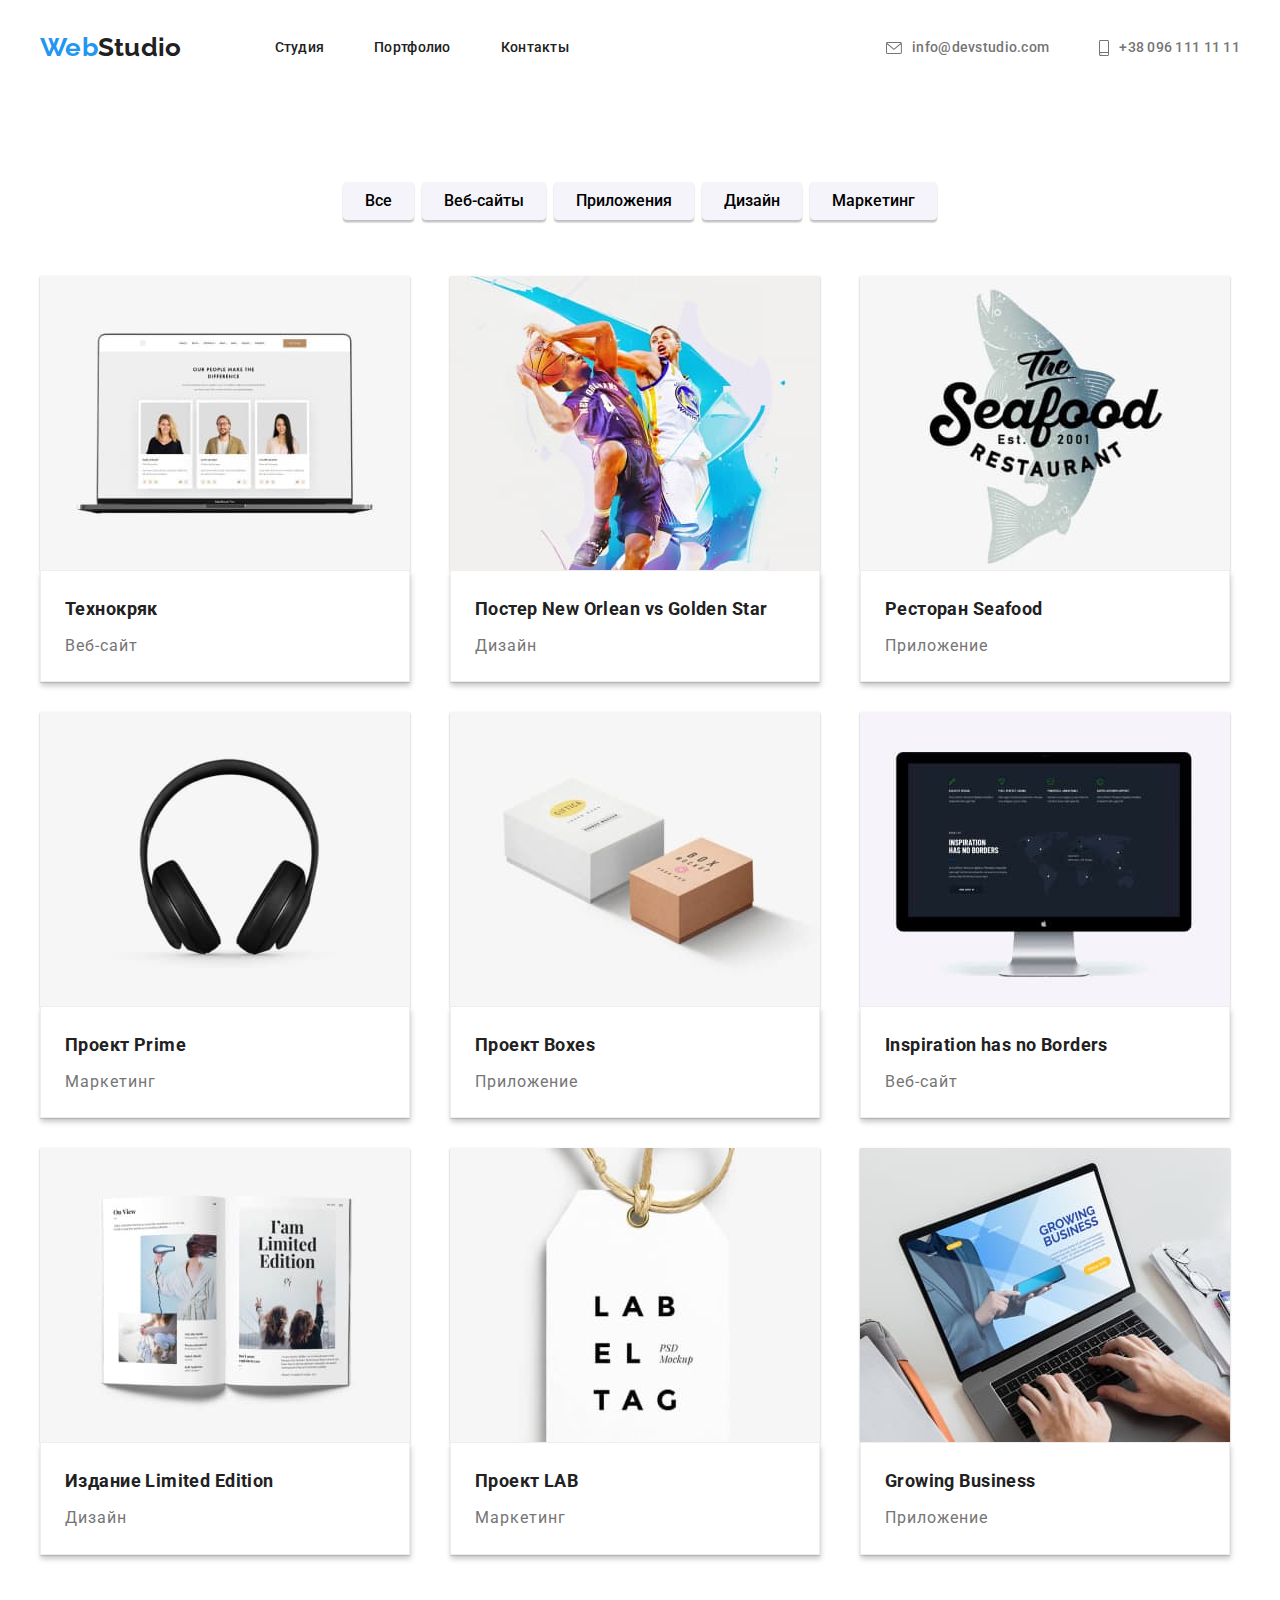
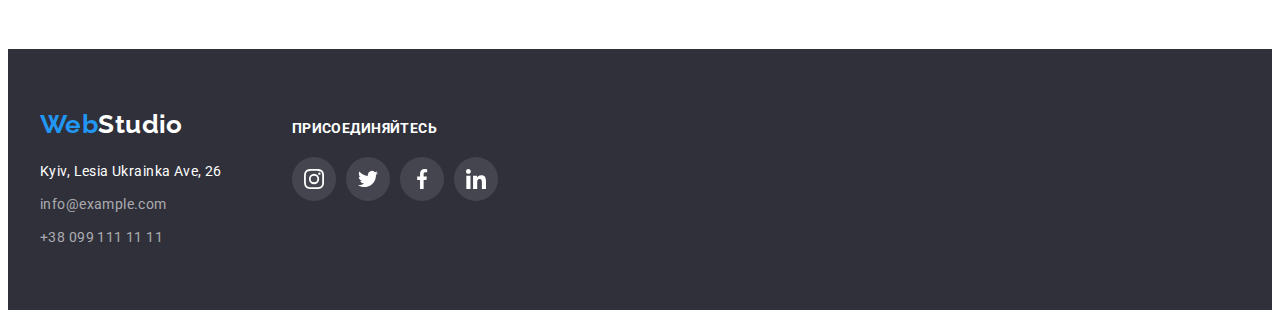
==== portfolio.html @ be41402d "Initial commit" ====
<!DOCTYPE html>
<html lang="ru">
<head>
    <meta charset="UTF-8">
    <meta http-equiv="X-UA-Compatible" content="IE=edge">
    <meta name="viewport" content="width=device-width, initial-scale=1.0">
    <title>Document</title>
    <link href="https://fonts.googleapis.com/css2?family=Raleway:wght@700&family=Roboto:wght@400;500;700;900&display=swap" rel="stylesheet">
    <link rel="stylesheet" href="https://cdnjs.cloudflare.com/ajax/libs/modern-normalize/1.1.0/modern-normalize.min.css" integrity="sha512-wpPYUAdjBVSE4KJnH1VR1HeZfpl1ub8YT/NKx4PuQ5NmX2tKuGu6U/JRp5y+Y8XG2tV+wKQpNHVUX03MfMFn9Q==" crossorigin="anonymous" referrerpolicy="no-referrer" />
    <link rel="stylesheet" href="./css/style.css">
</head>
<body>
    <header class="header">
        <div class=" header-container container">

        <nav class="nav">
            <a href="" class="logo">Web<span class="logo-black">Studio</span></a>
        <ul class="site-nav list">
            <li><a href="./index.html" class="nav-link link">Студия</a>    </li>
            <li><a href="" class="nav-link link blue">Портфолио</a> </li>
            <li><a href="" class="nav-link link">Контакты</a>  </li>
        </ul>
        </nav>

        <ul class="auth-nav list">
            <li><a href="mailto:info@devstudio.com" class="auth-link link"> 
                <svg class="mail-icon" width="16px" height="12px">
                    <use href="./images/icons/icons.svg#envelope"></use>
                </svg>
                info@devstudio.com 
            </a>
        </li>
            <li><a href="tel:+380961111111" class="auth-link link">
                <svg class="mail-icon" width="10px" height="16px">
                    <use href="./images/icons/icons.svg#smartphone"></use>
                </svg>
                +38 096 111 11 11 
            </a>
        </li>
        </ul>
    </div>
    </header>
<main>
   <!--Заголовок-->
<section class="section">
    <h1 class="visually-hidden">Портфолио</h1>

    <!--Кнопки-->

    <div class="container">
            <ul class="filter-container list">
                <li> <button type="button" class="filter-button">Все</button></li>
                <li> <button type="button" class="filter-button">Веб-сайты</button></li>
                <li> <button type="button" class="filter-button">Приложения</button></li>
                <li> <button type="button" class="filter-button">Дизайн</button></li>
                <li> <button type="button" class="filter-button">Маркетинг</button></li>
            </ul>

<!--Фото-->
        
    <ul class="list portfolio-set card-set">
    <li class="card-item">
        <a href="" class="link portfolio-link">
        <img class="title-shadow" src="./images/images-portfolio/web.jpg" alt="Технокряк" width="370" height="294">
        <div class="wraper-portfolio">
        <h2 class="portfolio-title">Технокряк</h2>
        <p class="portfolio-text">Веб-сайт</p>
        </div>
        </a>
    </li>

    <li class="card-item">
        <a href="" class="link portfolio-link">
        <img class="title-shadow" src="./images/images-portfolio/design.jpg" alt="Постер New Orlean vs Golden Star" width="370" height="294">
        <div class="wraper-portfolio">
        <h2 class="portfolio-title">Постер New Orlean vs Golden Star</h2>
        <p class="portfolio-text">Дизайн</p>
        </div>
        </a>
    </li>

    <li class="card-item">
        <a href="" class="link portfolio-link">
        <img class="title-shadow" src="./images/images-portfolio/app.jpg" alt="Ресторан Seafood" width="370" height="294">
        <div class="wraper-portfolio">
        <h2 class="portfolio-title">Ресторан Seafood</h2>
        <p class="portfolio-text">Приложение</p>
        </div>
        </a>
    </li>

    <li class="card-item"> 
        <a href="" class="link portfolio-link">
        <img class="title-shadow" src="./images/images-portfolio/marketing.jpg" alt="Проект Prime" width="370" height="294">
        <div class="wraper-portfolio">
        <h2 class="portfolio-title">Проект Prime</h2>
        <p class="portfolio-text">Маркетинг</p>
        </div>
        </a>
    </li>

    <li class="card-item">
        <a href="" class="link portfolio-link">
        <img class="title-shadow" src="./images/images-portfolio/boxes.jpg" alt="Проект Boxes" width="370" height="294">
        <div class="wraper-portfolio">
        <h2 class="portfolio-title">Проект Boxes</h2>
        <p class="portfolio-text">Приложение</p>
        </div>
        </a>
    </li>

    <li class="card-item">
        <a href="" class="link portfolio-link">
        <img class="title-shadow" src="./images/images-portfolio/inspiration.jpg" alt="Inspiration has no Borders" width="370" height="294">
        <div class="wraper-portfolio">
        <h2 class="portfolio-title">Inspiration has no Borders</h2>
        <p class="portfolio-text">Веб-сайт</p>
        </div>
        </a>
    </li>

    <li class="card-item"> 
        <a href="" class="link portfolio-link">
        <img class="title-shadow" src="./images/images-portfolio/edition.jpg" alt="Издание Limited Edition" width="370" height="294">
        <div class="wraper-portfolio">
        <h2 class="portfolio-title" >Издание Limited Edition</h2>
        <p class="portfolio-text">Дизайн</p>
        </div>
        </a>

    <li class="card-item"> 
        <a href="" class="link portfolio-link">
        <img class="title-shadow" src="./images/images-portfolio/lab.jpg" alt="Проект LAB" width="370" height="294">
        <div class="wraper-portfolio">
        <h2 class="portfolio-title">Проект LAB</h2>
        <p class="portfolio-text">Маркетинг</p>
        </div>
        </a>

    <li class="card-item"> 
        <a href="" class="link portfolio-link">
        <img class="title-shadow" src="./images/images-portfolio/business.jpg" alt="Growing Business" width="370" height="294">
        <div class="wraper-portfolio">
        <h2 class="portfolio-title">Growing Business</h2>
        <p class="portfolio-text">Приложение</p>
        </div>
        </a>
    </li>
        </ul>
    </div>

</section>

</main>

<!--footer-->

<footer class="footer">
    <div class="container">
        <div class="footer-container">
            <div class="address-container">
                <a href="" class="logo web">Web<span class="logo-white">Studio</span></a>
                <address class="address">
                    <ul class="footer-list list">
                        <li>
                            <a href="https://goo.gl/maps/6LCePJ9uV5C26gQX8" class="link address-link" target="_blank"
                                rel="noreferrer noopener">Kyiv, Lesia Ukrainka Ave, 26</a>
                        </li>
                        <li>
                            <a href="mailto:info@example.com" class="link address-mail">info@example.com</a>
                        </li>
                        <li><a href="tel:+380991111111" class="link address-phone">+38 099 111 11 11</a></li>
                    </ul>
                </address>
            </div>

            <div class="footer-social">
                <p class="footer-come">присоединяйтесь</p>
                <ul class="socials list">
                    <li class="social-item">
                        <a href="" class="social-link link " target="_blank" rel="noopener noreferrer" aria-label="Инстаграм">
                            <svg class="social-icon" width="20" height="20">
                                <use href="./images/icons/icons.svg#instagram"></use>
                            </svg>
                        </a>
                    </li>
                    <li class="social-item">
                        <a href="" class="social-link link" target="_blank" rel="noopener noreferrer" aria-label="Инстаграм">
                            <svg width="20" height="20">
                                <use href="./images/icons/icons.svg#twitter"></use>
                            </svg>
                        </a>
                    </li>
                    <li class="social-item">
                        <a href="" class="social-link link" target="_blank" rel="noopener noreferrer" aria-label="Инстаграм">
                            <svg width="20" height="20">
                                <use href="./images/icons/icons.svg#facebook"></use>
                            </svg>
                        </a>
                    </li>
                    <li class="social-item">
                        <a href="" class="social-link link" target="_blank" rel="noopener noreferrer" aria-label="Инстаграм">
                            <svg width="20" height="20">
                                <use href="./images/icons/icons.svg#linkedin"></use>
                            </svg>
                        </a>
                    </li>
                </ul>
            </div>

        </div>
    </div>
</footer>
</body>
</html>
---- css/style.css ----
:root{
    --primary-color:#212121;
    --grey-color:#757575;
    --blue-color:#2196F3;
    --white-color:#FFFFFF;
    --primary-bg-color:#F5F4FA;
    --back-color:#2196F3;
    --footer-color:#2F303A;
    --background-color: #fff;
    --border-color:#EEEEEE;
    --border-icon:#AFB1B8;
    --clients-bg:#E5E5E5;
    --footer-primary-color:rgba(255, 255, 255, 0.6);
    --footer-bg-icon:rgba(255, 255, 255, 0.1);
    --gradient:linear-gradient(to right, rgba(47, 48, 58, 0.4), rgba(47, 48, 58, 0.4));
    --card-gap: 30px;
    --card-item: 4;

}
body {
    color: var(--grey-color);
    font-family: 'Roboto', sans-serif;
    letter-spacing: 0.03em;
    font-size: 14px;
    line-height: 1.71;
}

h1,
h2,
h3,
h4,
p  { 
    margin: 0;
}

ul,
ol {
    padding: 0;
    margin: 0;
}

img{
    display: block;
    max-width: 100%;
    height: auto;
}

.list{
    list-style: none;
}

.link{
    text-decoration: none;
    color: currentColor;
}

.container{
    width: 1200px;
    margin-right: auto;
    margin-left: auto;
    padding-right: 15px;
    padding-left: 15px;
}

.section {
    padding-top: 94px;
    padding-bottom: 94px;
  }

  .card-set {
    display: flex;
    flex-wrap: wrap;
    margin-left: calc(-1 * var(--card-gap));
    margin-top: calc(-1 * var(--card-gap));
  }


.card-item{
    flex-basis: calc(100% / var(--card-item) - var(--card-gap));
    margin-left: var(--card-gap);
    margin-top: var(--card-gap); 
    }

/*header*/

.header{
    font-weight: 500;
    line-height:1.14;
    letter-spacing: 0.02em;
}

.header-container{
    display: flex;
    align-items: center;
}

.nav{
    display: flex;
    align-items: center;
    color: var(--primary-color);
}


/*logo*/ 

.logo { 
    color:var(--blue-color);
    font-family: 'Raleway', cursive;
    font-weight: 700;
    font-size: 26px;
    line-height:1.2;
    text-decoration: none;
}

.header
.logo{
    margin-right: 93px;
}

.logo:hover,.logo:focus {
    color: var(--primary-color);
}

.logo-black{
    color: var(--primary-color);
}

.logo-black:hover, .logo-black:focus{
    color: var(--blue-color);
}

/*site-nav*/

.site-nav{
    display: flex;
    align-items: center;
    gap: 50px;
}

.nav-link,
.auth-link{
    display: flex;
    align-items: center;
    justify-content: center;
    padding-top: 32px;
    padding-bottom: 32px;
}

.site-nav .link:hover, .site-nav .link:focus {
    color: var(--blue-color);
}



/*auth-nav*/

.auth-nav{
    display: flex;
    align-items: center;
    justify-content: center;
    gap: 50px;
    margin-left: auto;
}

.auth-nav .link:hover, .auth-nav .link:focus{
    color: var(--blue-color);
}

.mail-icon{
    margin-right: 10px;
    fill: currentColor;
  }

.auth-nav .link:hover,
.auth-nav .link:focus{
    color: var(--blue-color);
    --color3:var(--blue-color);
}

  

/*Button*/

.filter-container{
    display: flex;
    align-items: center;
    justify-content: center;
    gap: 8px;

    margin-bottom: 56px;
}

.filter-button{
    padding: 6px 22px;
    cursor: pointer;
    font-family: inherit;
    background-color: var(--primary-bg-color);
    border: none;
    font-weight: 500;
    font-size: 16px;
    line-height: 1.6;

    box-shadow: 0px 3px 1px rgba(0, 0, 0, 0.1), 0px 1px 2px rgba(0, 0, 0, 0.08), 0px 2px 2px rgba(0, 0, 0, 0.12);
    border-radius: 4px;
}

.filter-button:hover, .filter-button:focus{
    background-color: var(--blue-color);
    color: var(--white-color);
    }


/*Hero*/

.hero{
    max-width: 1600px;
    margin-left: auto;
    margin-right: auto;

    background-image: var(--gradient),
    url(../images/images-index/fon.jpg);       
    background-repeat: no-repeat;
    background-position: center;
    background-size: cover;

    padding-top: 200px;
    padding-bottom: 200px;

    text-align: center;
}

.hero-title{
    margin-left: auto;
    margin-right: auto;
    margin-bottom: 30px;
    max-width: 696px;

    color: var(--white-color);
    font-weight: 900;
    font-size: 44px;
    line-height:1.36;
    text-align: center;
    letter-spacing: 0.06em;
    text-transform: uppercase;

}

.hero-button{
    padding: 10px 32px;
    min-width: 200px;

    cursor: pointer;
    font-family: inherit;
    color: var(--white-color);
    background-color:var(--back-color);
    font-weight: 700;
    font-size: 16px;
    line-height:1.9;
    letter-spacing: 0.06em;
    box-shadow: 0px 4px 4px rgba(0, 0, 0, 0.15);
    border-radius: 4px;
    border: none;
}

/*index section */

.visually-hidden{
    position: absolute;
    width: 1px;
    height: 1px;
    margin: -1px;
    border: 0;
    padding: 0;
    
    white-space: nowrap;
    clip-path: inset(100%);
    clip: rect(0 0 0 0);
    overflow: hidden;
}

.standart{
    padding-top: 0;
}

.section-title{
    margin-bottom: 50px;

    color: var(--primary-color);
    font-weight: 700;
    font-size: 36px;
    line-height: 1.17;
    text-align: center;
}

.title-shadow{
    box-shadow: 0px 1px 3px rgba(0, 0, 0, 0.12),
            0px 1px 1px rgba(0, 0, 0, 0.14),
            0px 2px 1px rgba(0, 0, 0, 0.2);
}

.title-border {
    border-radius: 0px 0px 4px 4px;
    box-shadow: 0px 1px 3px rgba(0, 0, 0, 0.12), 
    0px 1px 1px rgba(0, 0, 0, 0.14), 
    0px 2px 1px rgba(0, 0, 0, 0.2);
}

.thumb{
    display: flex;
    height: 120px;
    background-color: var(--primary-bg-color);
    border-radius: 4px;
    margin-bottom: var(--card-gap);
    align-items: center;
    justify-content: center;
}

 .features-icons{
    display: flex;
    width: 70px;
    height: 70px;
}

.studio-title{
    margin-bottom: 10px;

    color: var(--primary-color);
    font-weight: 700;  
    font-size: 14px;
    line-height:1.14;
    text-transform: uppercase;
}

.standart-list{
    --card-item: 3;
}

.section-team{
    background-color:var(--primary-bg-color);
}

.team-wraper{
    padding-top: 30px;
    padding-bottom: 30px;
    background-color: var(--white-color);
}

.team-name{
    margin-bottom: 10px;

    color: var(--primary-color);
    font-weight: 500;
    font-size: 16px;
    line-height:1.19;
    text-align: center;
}

.team-work{
    margin-bottom: 16px;

    font-weight: 400;
    font-size: 16px;
    line-height:1.19;
    text-align: center;
}

.socials{
    display: flex;
    align-items: center;
    justify-content: center;
    gap:10px;
}

.social-link{
    display: flex;
    align-items: center;
    justify-content: center;
    width: 44px;
    height: 44px;

    color: var(--border-icon);
    background-color: var(--white-color);
    border-radius: 50%;

}

.social-link:hover,
.social-link:focus{
    background-color: var(--blue-color);
    --color4: var(--white-color);
}

/* section portfolio*/

.portfolio-set{
    --card-gap: 30px;
    --card-item: 3;
}

.wraper-portfolio{
    padding:20px 24px;

    border: 1px solid var(--border-color);
    background:var(--white-color);
    box-shadow: 0px 1px 1px rgba(0, 0, 0, 0.12),
            0px 4px 4px rgba(0, 0, 0, 0.06),
            1px 4px 6px rgba(0, 0, 0, 0.16);

}

.portfolio-title{
    margin-bottom: 4px;

    font-weight: 700;
    font-size: 18px;
    line-height: 2;
    color: var(--primary-color);

}

.portfolio-text{
   
    font-size: 16px;
    line-height:1.9;
    letter-spacing: 0.06em;
}

.portfolio-link{
    display: inline-block;
}

.portfolio-link:hover, 
.portfolio-link:focus{
    box-shadow: 0px 1px 3px rgba(0, 0, 0, 0.12),
                0px 1px 1px rgba(0, 0, 0, 0.14),
                0px 2px 1px rgba(0, 0, 0, 0.2);
}

/*section-clients*/

.clients-container{
    --card-item:6;
}

.clients-link{
    display: flex;
    align-items: center;
    justify-content: center;
    height: 92px;

    border: 1px solid currentColor;
    border-radius: 4px;
    color: var(--border-icon);
}

.clients-icons{
    fill: currentColor;
}

.clients-link:hover,
.clients-link:focus{
    color: var(--blue-color);

}

/*footer*/

.footer-container{
    display: flex;
    align-items: baseline;
    gap: 70px;
}

.footer{
    padding-top: 60px;
    padding-bottom: 60px;

    background:var(--footer-color);
}

.footer
.logo{
    display: block;
    margin-bottom: 20px;
}

.footer-list{
    display: flex;
    flex-direction: column;
    gap: 9px;

}

.footer:hover, .footer:focus {
    color: var(--primary-color);
}

.web:hover, .web:focus{
    color: var(--white-color);
}

/*address*/

.address{
    color:var(--footer-primary-color);
    font-style: inherit;
}

.logo-white{
    color: var(--white-color);
}

.logo-white:hover, .logo-white:focus{
    color: var(--blue-color);
}

.address-link{
    color: var(--white-color);
}

.address-link:hover, .address-link:focus {
    color: var(--blue-color);
}

.address-mail:hover, .address-mail:focus{
    color: var(--blue-color);
}

.address-phone:hover, .address-phone:focus{
    color: var(--blue-color);
}

/** Footer-social **/

.footer-come {
    font-weight: 700;
    font-size: 14px;
    line-height:1.14;
    text-transform: uppercase;

    align-items: baseline;
    

    color: var(--white-color);
    margin-bottom: 20px;
}

.footer-social .social-link{
    background-color: var(--footer-bg-icon);
    --color4:var(--white-color);
}

.footer-social .social-link:hover, 
.social-link:focus{
    background-color: var(--blue-color);

}
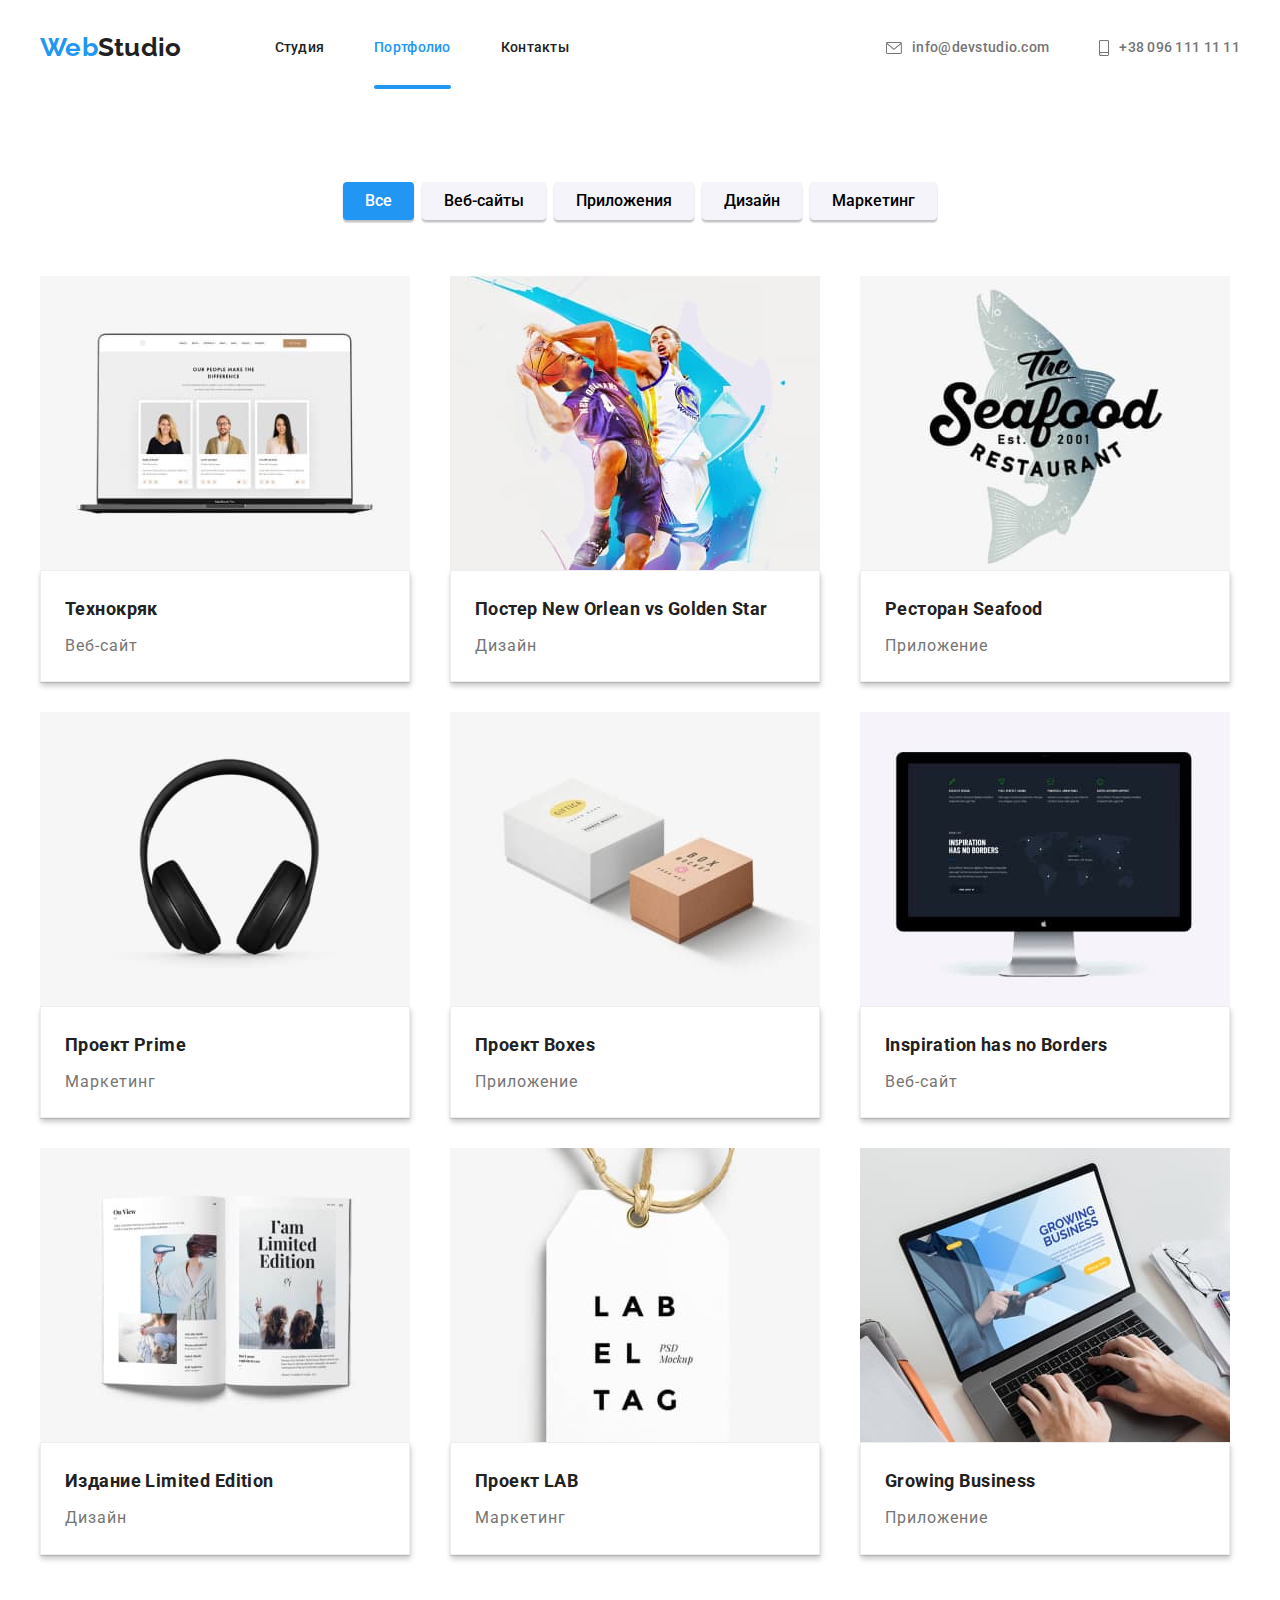
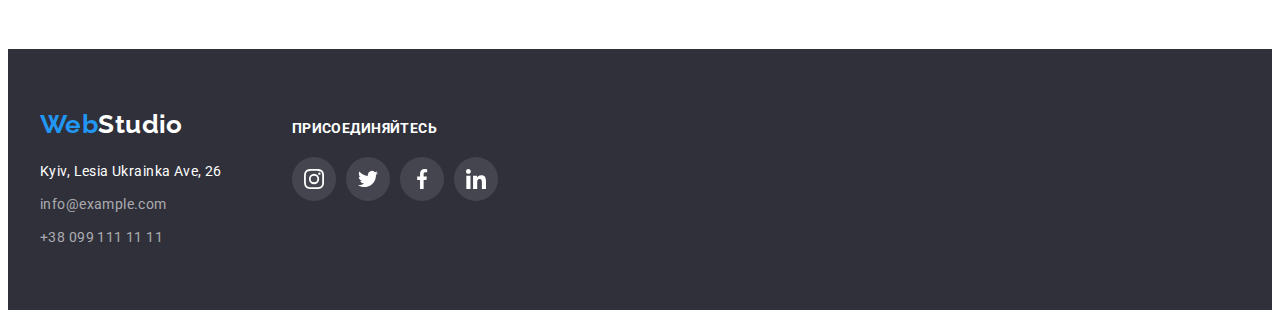
==== commit 1936e5fd: "commit" ====
--- a/portfolio.html
+++ b/portfolio.html
@@ -17,7 +17,7 @@
             <a href="" class="logo">Web<span class="logo-black">Studio</span></a>
         <ul class="site-nav list">
             <li><a href="./index.html" class="nav-link link">Студия</a>    </li>
-            <li><a href="" class="nav-link link blue">Портфолио</a> </li>
+            <li><a href="" class="nav-link current link">Портфолио</a> </li>
             <li><a href="" class="nav-link link">Контакты</a>  </li>
         </ul>
         </nav>
@@ -49,7 +49,7 @@
 
     <div class="container">
             <ul class="filter-container list">
-                <li> <button type="button" class="filter-button">Все</button></li>
+                <li> <button type="button" class="filter-button filter-active">Все</button></li>
                 <li> <button type="button" class="filter-button">Веб-сайты</button></li>
                 <li> <button type="button" class="filter-button">Приложения</button></li>
                 <li> <button type="button" class="filter-button">Дизайн</button></li>
@@ -61,8 +61,13 @@
     <ul class="list portfolio-set card-set">
     <li class="card-item">
         <a href="" class="link portfolio-link">
+            <div class="project-overlay">
         <img class="title-shadow" src="./images/images-portfolio/web.jpg" alt="Технокряк" width="370" height="294">
-        <div class="wraper-portfolio">
+        <p class="project-about">Ресурс предлагает комплексные предложения с разным уровнем функционала и сервисов. Все это позволит
+            посетителю получить исчерпывающие сведения о компании или частном лице.</p>
+        </div>
+
+            <div class="wraper-portfolio">
         <h2 class="portfolio-title">Технокряк</h2>
         <p class="portfolio-text">Веб-сайт</p>
         </div>
@@ -71,8 +76,13 @@
 
     <li class="card-item">
         <a href="" class="link portfolio-link">
+            <div class="project-overlay">
         <img class="title-shadow" src="./images/images-portfolio/design.jpg" alt="Постер New Orlean vs Golden Star" width="370" height="294">
-        <div class="wraper-portfolio">
+        <p class="project-about">Ресурс предлагает комплексные предложения с разным уровнем функционала и сервисов. Все это позволит
+            посетителю получить исчерпывающие сведения о компании или частном лице.</p>
+        </div>
+
+            <div class="wraper-portfolio">
         <h2 class="portfolio-title">Постер New Orlean vs Golden Star</h2>
         <p class="portfolio-text">Дизайн</p>
         </div>
@@ -81,8 +91,13 @@
 
     <li class="card-item">
         <a href="" class="link portfolio-link">
+            <div class="project-overlay">
         <img class="title-shadow" src="./images/images-portfolio/app.jpg" alt="Ресторан Seafood" width="370" height="294">
-        <div class="wraper-portfolio">
+        <p class="project-about">Ресурс предлагает комплексные предложения с разным уровнем функционала и сервисов. Все это позволит
+            посетителю получить исчерпывающие сведения о компании или частном лице.</p>
+        </div>
+
+            <div class="wraper-portfolio">
         <h2 class="portfolio-title">Ресторан Seafood</h2>
         <p class="portfolio-text">Приложение</p>
         </div>
@@ -91,8 +106,12 @@
 
     <li class="card-item"> 
         <a href="" class="link portfolio-link">
+            <div class="project-overlay">
         <img class="title-shadow" src="./images/images-portfolio/marketing.jpg" alt="Проект Prime" width="370" height="294">
-        <div class="wraper-portfolio">
+        <p class="project-about">Ресурс предлагает комплексные предложения с разным уровнем функционала и сервисов. Все это позволит
+            посетителю получить исчерпывающие сведения о компании или частном лице.</p>
+        </div>
+            <div class="wraper-portfolio">
         <h2 class="portfolio-title">Проект Prime</h2>
         <p class="portfolio-text">Маркетинг</p>
         </div>
@@ -101,8 +120,12 @@
 
     <li class="card-item">
         <a href="" class="link portfolio-link">
+            <div class="project-overlay">
         <img class="title-shadow" src="./images/images-portfolio/boxes.jpg" alt="Проект Boxes" width="370" height="294">
-        <div class="wraper-portfolio">
+        <p class="project-about">Ресурс предлагает комплексные предложения с разным уровнем функционала и сервисов. Все это позволит
+            посетителю получить исчерпывающие сведения о компании или частном лице.</p>
+        </div>
+            <div class="wraper-portfolio">
         <h2 class="portfolio-title">Проект Boxes</h2>
         <p class="portfolio-text">Приложение</p>
         </div>
@@ -111,8 +134,12 @@
 
     <li class="card-item">
         <a href="" class="link portfolio-link">
+            <div class="project-overlay">
         <img class="title-shadow" src="./images/images-portfolio/inspiration.jpg" alt="Inspiration has no Borders" width="370" height="294">
-        <div class="wraper-portfolio">
+        <p class="project-about">Ресурс предлагает комплексные предложения с разным уровнем функционала и сервисов. Все это позволит
+            посетителю получить исчерпывающие сведения о компании или частном лице.</p>
+        </div>
+            <div class="wraper-portfolio">
         <h2 class="portfolio-title">Inspiration has no Borders</h2>
         <p class="portfolio-text">Веб-сайт</p>
         </div>
@@ -121,8 +148,12 @@
 
     <li class="card-item"> 
         <a href="" class="link portfolio-link">
+            <div class="project-overlay">
         <img class="title-shadow" src="./images/images-portfolio/edition.jpg" alt="Издание Limited Edition" width="370" height="294">
-        <div class="wraper-portfolio">
+        <p class="project-about">Ресурс предлагает комплексные предложения с разным уровнем функционала и сервисов. Все это позволит
+            посетителю получить исчерпывающие сведения о компании или частном лице.</p>
+        </div>
+            <div class="wraper-portfolio">
         <h2 class="portfolio-title" >Издание Limited Edition</h2>
         <p class="portfolio-text">Дизайн</p>
         </div>
@@ -130,8 +161,12 @@
 
     <li class="card-item"> 
         <a href="" class="link portfolio-link">
+            <div class="project-overlay">
         <img class="title-shadow" src="./images/images-portfolio/lab.jpg" alt="Проект LAB" width="370" height="294">
-        <div class="wraper-portfolio">
+        <p class="project-about">Ресурс предлагает комплексные предложения с разным уровнем функционала и сервисов. Все это позволит
+            посетителю получить исчерпывающие сведения о компании или частном лице.</p>
+        </div>
+            <div class="wraper-portfolio">
         <h2 class="portfolio-title">Проект LAB</h2>
         <p class="portfolio-text">Маркетинг</p>
         </div>
@@ -139,8 +174,12 @@
 
     <li class="card-item"> 
         <a href="" class="link portfolio-link">
+            <div class="project-overlay">
         <img class="title-shadow" src="./images/images-portfolio/business.jpg" alt="Growing Business" width="370" height="294">
-        <div class="wraper-portfolio">
+        <p class="project-about">Ресурс предлагает комплексные предложения с разным уровнем функционала и сервисов. Все это позволит
+            посетителю получить исчерпывающие сведения о компании или частном лице.</p>
+        </div>
+            <div class="wraper-portfolio">
         <h2 class="portfolio-title">Growing Business</h2>
         <p class="portfolio-text">Приложение</p>
         </div>
@@ -169,7 +208,7 @@
                         <li>
                             <a href="mailto:info@example.com" class="link address-mail">info@example.com</a>
                         </li>
-                        <li><a href="tel:+380991111111" class="link address-phone">+38 099 111 11 11</a></li>
+                        <li><a href="tel:+380991111111" class="link address-mail">+38 099 111 11 11</a></li>
                     </ul>
                 </address>
             </div>
--- a/css/style.css
+++ b/css/style.css
@@ -10,11 +10,15 @@
     --border-color:#EEEEEE;
     --border-icon:#AFB1B8;
     --clients-bg:#E5E5E5;
+    --modal-bg: rgba(0, 0, 0, 0.2);
     --footer-primary-color:rgba(255, 255, 255, 0.6);
     --footer-bg-icon:rgba(255, 255, 255, 0.1);
     --gradient:linear-gradient(to right, rgba(47, 48, 58, 0.4), rgba(47, 48, 58, 0.4));
+    --label:rgba(47, 48, 58, 0.8);
+    --project:rgba(33, 150, 243, 0.9);
     --card-gap: 30px;
     --card-item: 4;
+    --transition: 250ms cubic-bezier(0.4, 0, 0.2, 1);
 
 }
 body {
@@ -25,6 +29,10 @@
     line-height: 1.71;
 }
 
+.no-scroll {
+    overflow: hidden;
+}
+
 h1,
 h2,
 h3,
@@ -44,6 +52,62 @@
     max-width: 100%;
     height: auto;
 }
+
+
+/** Modal-window **/
+
+.backdrop {
+    position: fixed;
+    top: 0;
+    left: 0;
+    width: 100%;
+    height: 100%;
+    background-color: var(--modal-bg);
+    transition:opacity var(--transition), visibility var(--transition);
+}
+
+.is-hidden {
+    opacity: 0;
+    visibility: hidden;
+    pointer-events: none;
+}
+
+.modal {
+    position: absolute;
+    width: 528px;
+    height: 581px;
+    top: 50%;
+    left: 50%;
+    transform: translate(-50%, -50%);
+    background-color: var(--white-color);
+    box-shadow:
+        0px 1px 3px rgba(0, 0, 0, 0.12),
+        0px 1px 1px rgba(0, 0, 0, 0.14),
+        0px 2px 1px rgba(0, 0, 0, 0.2);
+    border-radius: 4px;
+    transition: transform var(--transition);
+}
+
+.modal-btn {
+    position: absolute;
+    display: flex;
+    align-items: center;
+    justify-content: center;
+    padding: 9px 10px;
+    top: 8px;
+    right: 8px;
+    border-radius: 50%;
+    background: var(--white-color);
+    border: 1px solid rgba(0, 0, 0, 0.1);
+    cursor: pointer;
+}
+
+.backdrop.is-hidden .modal {
+    transform: translate(-50%, -50%) scale(0);
+}
+
+/** Finished Modal-window **/
+
 
 .list{
     list-style: none;
@@ -110,11 +174,13 @@
     font-size: 26px;
     line-height:1.2;
     text-decoration: none;
+    transition:color var(--transition);
 }
 
 .header
 .logo{
     margin-right: 93px;
+    transition: color var(--transition);
 }
 
 .logo:hover,.logo:focus {
@@ -123,22 +189,26 @@
 
 .logo-black{
     color: var(--primary-color);
+    transition: color var(--transition);
 }
 
 .logo-black:hover, .logo-black:focus{
-    color: var(--blue-color);
+    color:var(--blue-color);
 }
 
 /*site-nav*/
 
 .site-nav{
+    position: relative;
     display: flex;
     align-items: center;
     gap: 50px;
+    transition: color var(--transition);
 }
 
 .nav-link,
 .auth-link{
+    position: relative;
     display: flex;
     align-items: center;
     justify-content: center;
@@ -146,11 +216,9 @@
     padding-bottom: 32px;
 }
 
-.site-nav .link:hover, .site-nav .link:focus {
+.site-nav .link:hover, .site-nav .link:focus, .current {
     color: var(--blue-color);
 }
-
-
 
 /*auth-nav*/
 
@@ -160,10 +228,7 @@
     justify-content: center;
     gap: 50px;
     margin-left: auto;
-}
-
-.auth-nav .link:hover, .auth-nav .link:focus{
-    color: var(--blue-color);
+    transition: color var(--transition);
 }
 
 .mail-icon{
@@ -177,7 +242,25 @@
     --color3:var(--blue-color);
 }
 
-  
+
+
+.nav-link:hover::after,
+.nav-link:focus::after,
+.nav-link:active::after,
+.current::after,
+.auth-link:hover::after,
+.auth-link:focus::after,
+.auth-link:active::after{
+
+    position: absolute;
+    content: '';
+    width: 100%;
+    height: 4px;
+    bottom: -1px;
+    background-color: var(--blue-color);
+    border-radius: 2px;
+}
+
 
 /*Button*/
 
@@ -202,9 +285,11 @@
 
     box-shadow: 0px 3px 1px rgba(0, 0, 0, 0.1), 0px 1px 2px rgba(0, 0, 0, 0.08), 0px 2px 2px rgba(0, 0, 0, 0.12);
     border-radius: 4px;
-}
-
-.filter-button:hover, .filter-button:focus{
+    transition: background-color var(--transition), color var(--white-color);
+}
+
+.filter-button:hover, .filter-button:focus,
+.filter-active{
     background-color: var(--blue-color);
     color: var(--white-color);
     }
@@ -335,6 +420,33 @@
     --card-item: 3;
 }
 
+/* label */
+ 
+.label-list .card-item{
+    position: relative;
+}
+
+.label{
+    position: absolute;
+    width: 100%;
+    left: 0;
+    bottom: 0;
+
+    padding: 27px;
+    
+    font-weight: 700;
+    line-height: calc(16/14);
+    text-align: center;
+    text-transform: uppercase;
+    
+    color: var(--white-color);
+    background: var(--label);
+}
+
+/* finished label */
+
+/* team */
+
 .section-team{
     background-color:var(--primary-bg-color);
 }
@@ -381,6 +493,7 @@
     color: var(--border-icon);
     background-color: var(--white-color);
     border-radius: 50%;
+    transition: background-color var(--transition);
 
 }
 
@@ -427,6 +540,7 @@
 
 .portfolio-link{
     display: inline-block;
+    transition: box-shadow var(--transition);
 }
 
 .portfolio-link:hover, 
@@ -436,6 +550,40 @@
                 0px 2px 1px rgba(0, 0, 0, 0.2);
 }
 
+/* Project - Overlay */
+
+.project-overlay{
+    position: relative;
+    overflow: hidden;
+}
+
+.project-about{
+    position: absolute;
+    top: 0;
+    left: 0;
+    width: 100%;
+    height: 100%;
+    transform: translateY(100%);
+    opacity: 0;
+    background: var(--project);
+    color: var(--white-color);
+    font-weight: 400;
+    font-size: 18px;
+    line-height: calc(28/18);
+    padding: 63px 24px;
+    transition: transform var(--transition), opacity var(--transition); 
+    
+}
+
+ .portfolio-link:hover .project-about,
+ .portfolio-link:focus .project-about{
+    transform: translateY(0);
+    opacity: 1;
+ }
+
+/*Finished*/
+
+
 /*section-clients*/
 
 .clients-container{
@@ -451,6 +599,7 @@
     border: 1px solid currentColor;
     border-radius: 4px;
     color: var(--border-icon);
+    transition: color var(--transition);
 }
 
 .clients-icons{
@@ -476,6 +625,7 @@
     padding-bottom: 60px;
 
     background:var(--footer-color);
+    transition: color var(--transition);
 }
 
 .footer
@@ -495,6 +645,10 @@
     color: var(--primary-color);
 }
 
+.web{
+    transition: color var(--transition);
+}
+
 .web:hover, .web:focus{
     color: var(--white-color);
 }
@@ -508,6 +662,7 @@
 
 .logo-white{
     color: var(--white-color);
+    transition: color var(--transition);
 }
 
 .logo-white:hover, .logo-white:focus{
@@ -516,19 +671,21 @@
 
 .address-link{
     color: var(--white-color);
+    transition: color var(--transition);
 }
 
 .address-link:hover, .address-link:focus {
     color: var(--blue-color);
 }
 
+.address-mail{
+    transition: color var(--transition);
+}
+
 .address-mail:hover, .address-mail:focus{
     color: var(--blue-color);
 }
 
-.address-phone:hover, .address-phone:focus{
-    color: var(--blue-color);
-}
 
 /** Footer-social **/
 
@@ -548,6 +705,7 @@
 .footer-social .social-link{
     background-color: var(--footer-bg-icon);
     --color4:var(--white-color);
+    transition: background-color var(--transition);
 }
 
 .footer-social .social-link:hover, 
@@ -555,3 +713,4 @@
     background-color: var(--blue-color);
 
 }
+
